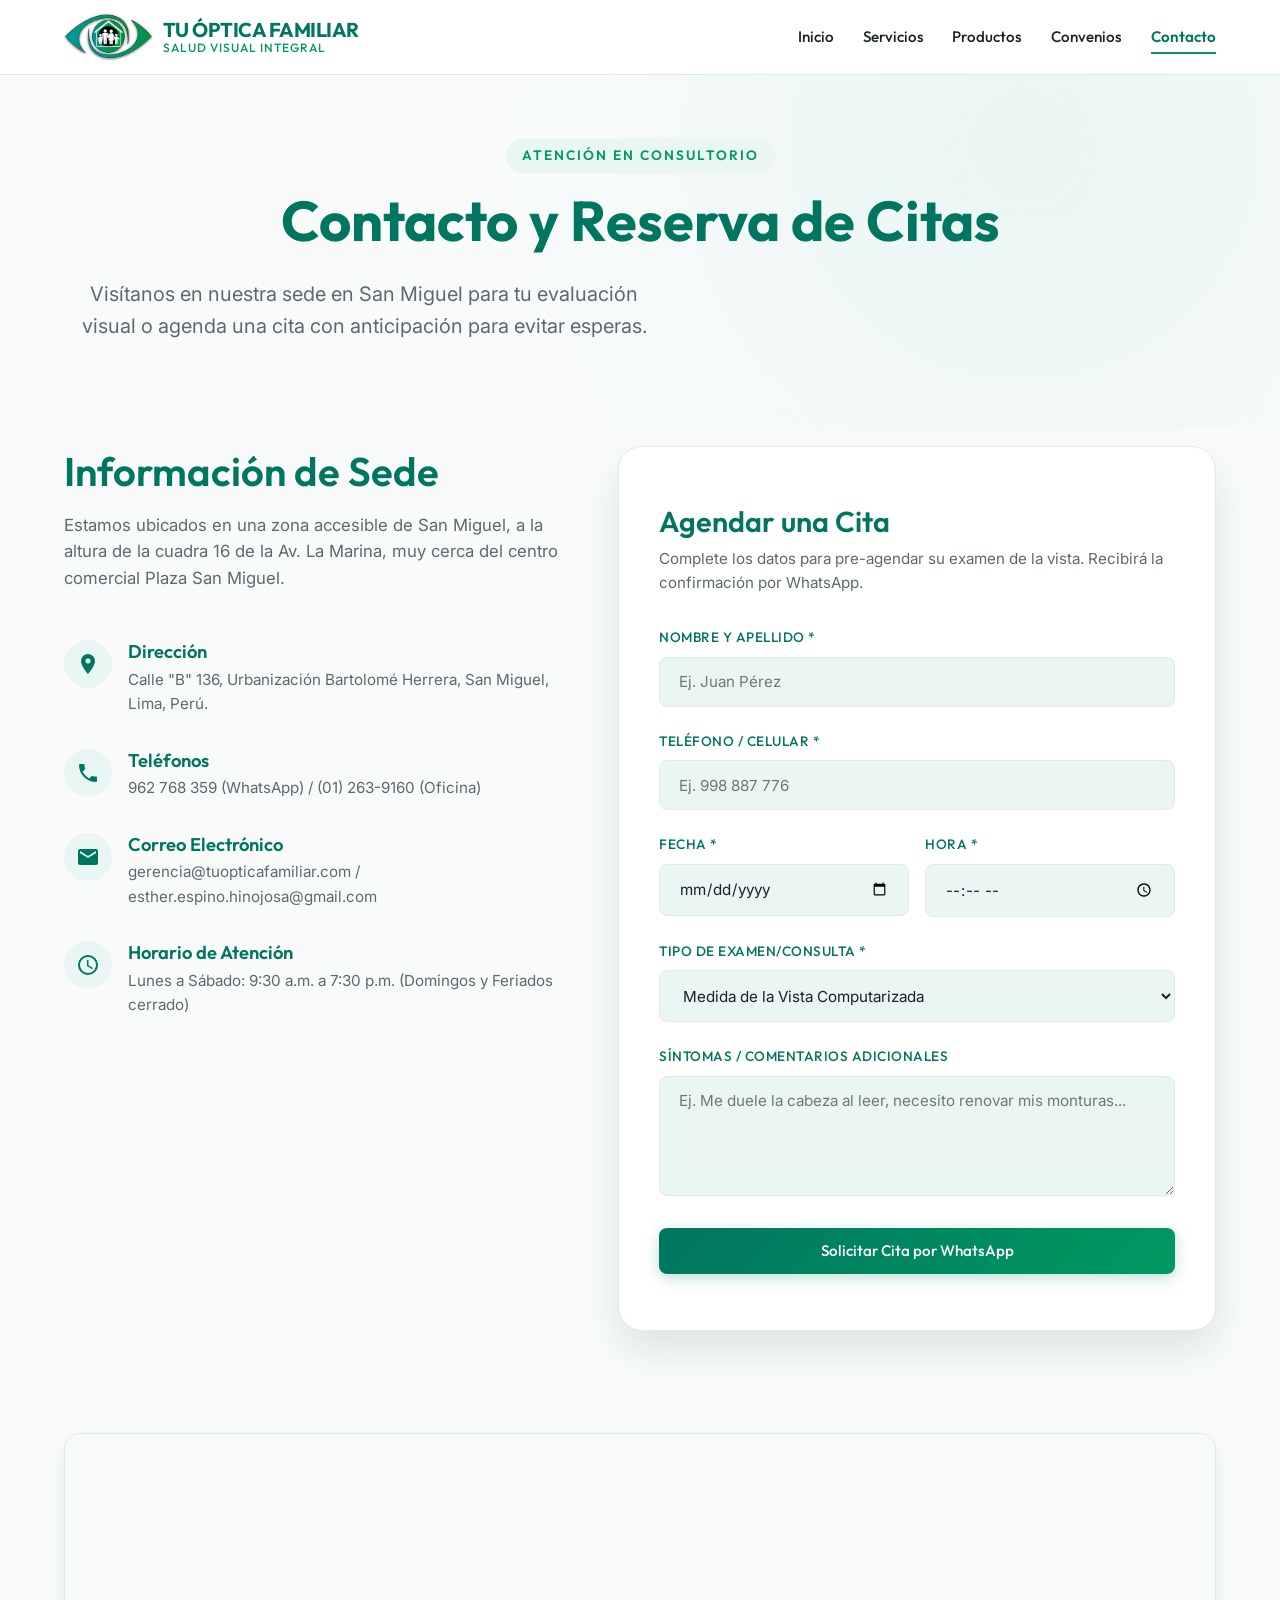
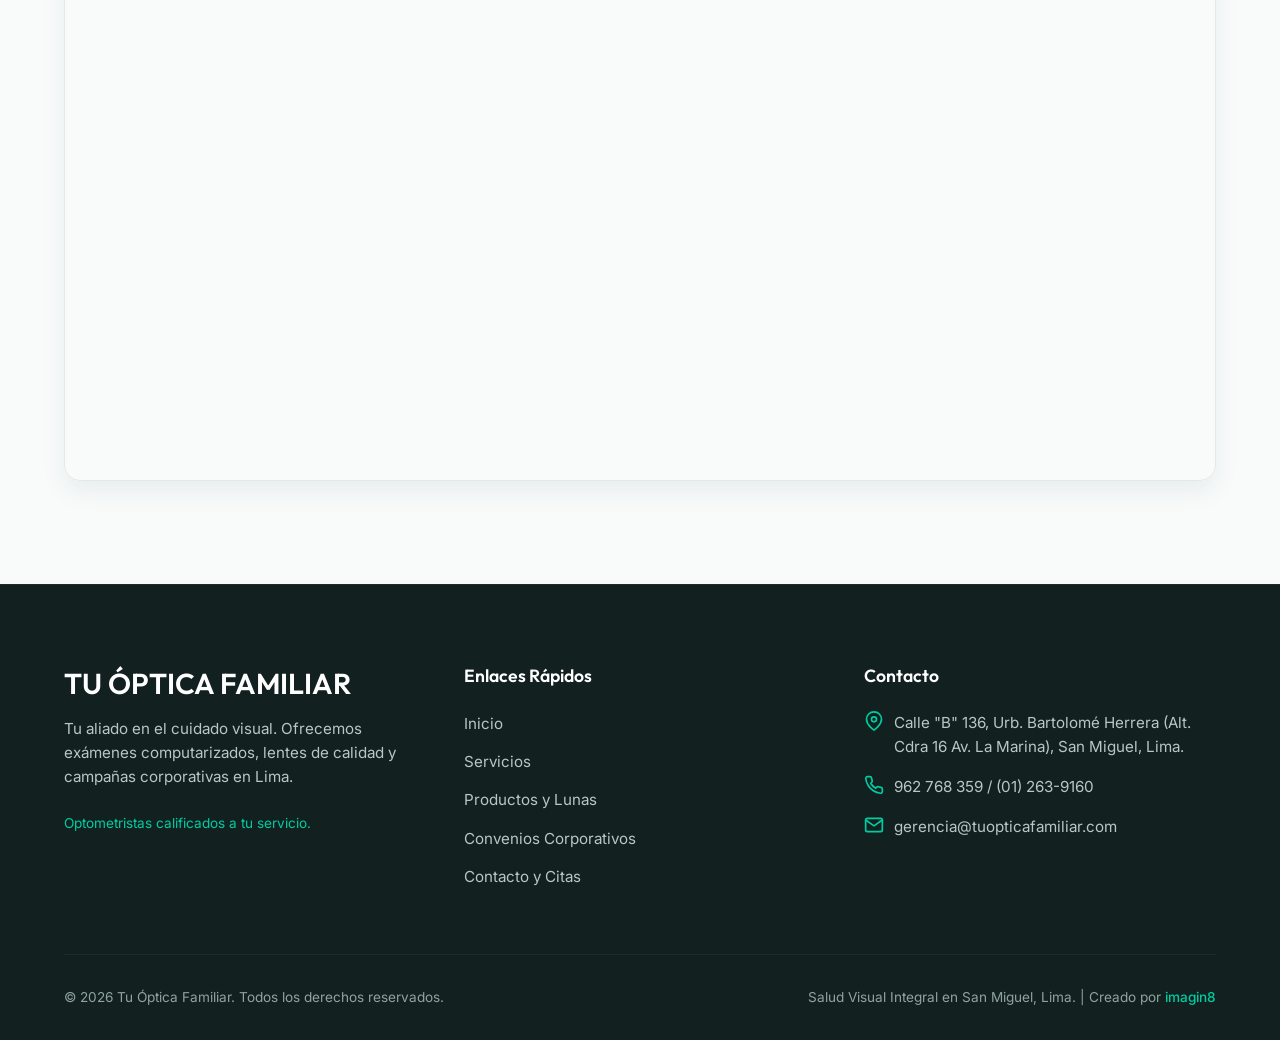
==== contacto.html @ 042a1e65 "Ajustar portada movil con foto rectangular y botones reubicados" ====
<!DOCTYPE html>
<html lang="es">
<head>
  <meta charset="UTF-8">
  <meta name="viewport" content="width=device-width, initial-scale=1.0">
  <title>Contacto y Citas - Tu Óptica Familiar</title>
  <meta name="description" content="Agenda tu examen de la vista en San Miguel, Lima. Dirección, horario, teléfono, WhatsApp y mapa de ubicación de Tu Óptica Familiar.">
  <link rel="stylesheet" href="style.css?v=20261010-7">
  <link rel="icon" href="logo-optica-familiar.jpg" type="image/jpeg">
</head>
<body>

  <div class="menu-backdrop"></div>

  <!-- Cabecera de Navegación -->
  <header class="header">
    <div class="container header-container">
      <a href="index.html" class="logo-link">
        <img src="logo-optica-familiar.jpg" alt="Tu Óptica Familiar Logo" class="logo-img">
        <div class="logo-text">
          TU ÓPTICA FAMILIAR
          <span>Salud Visual Integral</span>
        </div>
      </a>

      <!-- Menú Escritorio -->
      <nav class="nav">
        <ul class="nav-list">
          <li><a href="index.html" class="nav-link">Inicio</a></li>
          <li><a href="servicios.html" class="nav-link">Servicios</a></li>
          <li><a href="productos.html" class="nav-link">Productos</a></li>
          <li><a href="convenios.html" class="nav-link">Convenios</a></li>
          <li><a href="contacto.html" class="nav-link">Contacto</a></li>
        </ul>
      </nav>

      <!-- Botón de Hamburguesa Móvil -->
      <button class="burger-btn" aria-label="Abrir menú de navegación">
        <span></span>
        <span></span>
        <span></span>
      </button>
    </div>
  </header>

  <!-- Menú Móvil Lateral -->
  <div class="mobile-menu">
    <nav class="mobile-nav">
      <ul class="mobile-nav-list">
        <li><a href="index.html" class="mobile-nav-link">Inicio</a></li>
        <li><a href="servicios.html" class="mobile-nav-link">Servicios</a></li>
        <li><a href="productos.html" class="mobile-nav-link">Productos</a></li>
        <li><a href="convenios.html" class="mobile-nav-link">Convenios</a></li>
        <li><a href="contacto.html" class="mobile-nav-link">Contacto</a></li>
      </ul>
    </nav>
    <a href="contacto.html" class="btn btn-primary" style="margin-top: 2rem; width: 100%;">Agendar Cita</a>
  </div>

  <main>
    <!-- ==========================================
         Hero de Contacto
         ========================================== -->
    <section class="hero" style="padding: 4rem 0 3rem 0;">
      <div class="container text-center">
        <span class="hero-tagline">Atención en Consultorio</span>
        <h1>Contacto y Reserva de Citas</h1>
        <p class="hero-desc">
          Visítanos en nuestra sede en San Miguel para tu evaluación visual o agenda una cita con anticipación para evitar esperas.
        </p>
      </div>
    </section>

    <!-- ==========================================
         Formulario e Info de Contacto
         ========================================== -->
    <section class="section" style="padding-top: 1rem;">
      <div class="container contact-grid">
        
        <!-- Info de contacto y Ubicación -->
        <div>
          <h2>Información de Sede</h2>
          <p style="color: var(--text-muted); font-size: 1.05rem; margin-bottom: 3rem;">
            Estamos ubicados en una zona accesible de San Miguel, a la altura de la cuadra 16 de la Av. La Marina, muy cerca del centro comercial Plaza San Miguel.
          </p>

          <div class="contact-info-list">
            <!-- Dirección -->
            <div class="contact-item">
              <div class="contact-icon">
                <svg viewBox="0 0 24 24"><path fill="currentColor" d="M12,11.5A2.5,2.5 0 0,1 9.5,9A2.5,2.5 0 0,1 12,6.5A2.5,2.5 0 0,1 14.5,9A2.5,2.5 0 0,1 12,11.5M12,2A7,7 0 0,0 5,9C5,14.25 12,22 12,22C12,22 19,14.25 19,9A7,7 0 0,0 12,2Z"/></svg>
              </div>
              <div class="contact-text">
                <h4>Dirección</h4>
                <p>Calle "B" 136, Urbanización Bartolomé Herrera, San Miguel, Lima, Perú.</p>
              </div>
            </div>

            <!-- Teléfonos -->
            <div class="contact-item">
              <div class="contact-icon">
                <svg viewBox="0 0 24 24"><path fill="currentColor" d="M6.62,10.79C8.06,13.62 10.38,15.94 13.21,17.38L15.41,15.18C15.69,14.9 16.08,14.82 16.43,14.93C17.55,15.3 18.75,15.5 20,15.5A1,1 0 0,1 21,16.5V20A1,1 0 0,1 20,21A17,17 0 0,1 3,4A1,1 0 0,1 4,3H7.5A1,1 0 0,1 8.5,4C8.5,5.25 8.7,6.45 9.07,7.57C9.18,7.92 9.1,8.31 8.82,8.59L6.62,10.79Z"/></svg>
              </div>
              <div class="contact-text">
                <h4>Teléfonos</h4>
                <p>962 768 359 (WhatsApp) / (01) 263-9160 (Oficina)</p>
              </div>
            </div>

            <!-- Correo -->
            <div class="contact-item">
              <div class="contact-icon">
                <svg viewBox="0 0 24 24"><path fill="currentColor" d="M20,4H4C2.89,4 2,4.89 2,6V18A2,2 0 0,0 4,20H20A2,2 0 0,0 22,18V6C22,4.89 21.1,4 20,4M20,8L12,13L4,8V6L12,11L20,6V8Z"/></svg>
              </div>
              <div class="contact-text">
                <h4>Correo Electrónico</h4>
                <p>gerencia@tuopticafamiliar.com / esther.espino.hinojosa@gmail.com</p>
              </div>
            </div>

            <!-- Horario -->
            <div class="contact-item">
              <div class="contact-icon">
                <svg viewBox="0 0 24 24"><path fill="currentColor" d="M12,20A8,8 0 0,0 20,12A8,8 0 0,0 12,4A8,8 0 0,0 4,12A8,8 0 0,0 12,20M12,2A10,10 0 0,1 22,12A10,10 0 0,1 12,22A10,10 0 0,1 2,12A10,10 0 0,1 12,2M12.5,7V12.25L17,14.92L16.25,16.15L11,13V7H12.5Z"/></svg>
              </div>
              <div class="contact-text">
                <h4>Horario de Atención</h4>
                <p>Lunes a Sábado: 9:30 a.m. a 7:30 p.m. (Domingos y Feriados cerrado)</p>
              </div>
            </div>
          </div>
        </div>

        <!-- Formulario de Agendamiento de Citas -->
        <div class="form-card">
          <h3>Agendar una Cita</h3>
          <p>Complete los datos para pre-agendar su examen de la vista. Recibirá la confirmación por WhatsApp.</p>
          
          <form id="appointmentForm">
            <div class="form-group">
              <label for="name" class="form-label">Nombre y Apellido *</label>
              <input type="text" id="name" class="form-control" placeholder="Ej. Juan Pérez" required>
            </div>
            
            <div class="form-group">
              <label for="phone" class="form-label">Teléfono / Celular *</label>
              <input type="tel" id="phone" class="form-control" placeholder="Ej. 998 887 776" required>
            </div>

            <div class="form-group" style="display: grid; grid-template-columns: 1fr 1fr; gap: 1rem;">
              <div>
                <label for="date" class="form-label">Fecha *</label>
                <input type="date" id="date" class="form-control" required>
              </div>
              <div>
                <label for="time" class="form-label">Hora *</label>
                <input type="time" id="time" class="form-control" required>
              </div>
            </div>

            <div class="form-group">
              <label for="service" class="form-label">Tipo de Examen/Consulta *</label>
              <select id="service" class="form-control" required>
                <option value="Medida de la Vista Computarizada">Medida de la Vista Computarizada</option>
                <option value="Patologias">Descarte de Patologías (catarata, glaucoma y visión cromática)</option>
                <option value="Descarte de Catarata">Descarte de Catarata</option>
                <option value="Descarte de Glaucoma">Descarte de Glaucoma</option>
                <option value="Test de Visión Cromática">Test de Visión Cromática</option>
                <option value="Descarte de Estrabismo / Motilidad">Motilidad Ocular y Estrabismo</option>
                <option value="Descarte de Ambliopia">Descarte de Ambliopía (Ojo Vago)</option>
                <option value="Descarte de Pterigion">Descarte de Pterigión (Carnosidad)</option>
                <option value="Adaptación Lentes de Contacto">Contactología (Lentes de Contacto)</option>
              </select>
            </div>

            <div class="form-group">
              <label for="message" class="form-label">Síntomas / Comentarios adicionales</label>
              <textarea id="message" class="form-control" placeholder="Ej. Me duele la cabeza al leer, necesito renovar mis monturas..."></textarea>
            </div>

            <button type="submit" class="btn btn-primary" style="width: 100%;">Solicitar Cita por WhatsApp</button>
          </form>
        </div>
      </div>
    </section>

    <!-- Mapa Embebido -->
    <section class="section" style="padding-top: 0;">
      <div class="container">
        <div class="map-container">
          <!-- Google Maps Iframe para San Miguel, Calle B 136 -->
          <iframe 
            src="https://www.google.com/maps/embed?pb=!1m18!1m12!1m3!1d3901.4429983196924!2d-77.0851838847547!3d-12.081829991444158!2m3!1f0!2f0!3f0!3m2!1i1024!2i768!4f13.1!3m3!1m2!1s0x9105c96b7978d33d%3A0xb3ba56372bf9e02!2sCalle%20B%20136%2C%20San%20Miguel%2015088!5e0!3m2!1ses!2spe!4v1687556942000!5m2!1ses!2spe" 
            allowfullscreen="" 
            loading="lazy" 
            referrerpolicy="no-referrer-when-downgrade">
          </iframe>
        </div>
      </div>
    </section>
  </main>

  <!-- Footer -->
  <footer class="footer">
    <div class="container footer-grid">
      <div class="footer-brand">
        <h3>TU ÓPTICA FAMILIAR</h3>
        <p>Tu aliado en el cuidado visual. Ofrecemos exámenes computarizados, lentes de calidad y campañas corporativas en Lima.</p>
        <p style="font-size: 0.85rem; color: var(--accent);">Optometristas calificados a tu servicio.</p>
      </div>

      <div class="footer-links">
        <h4>Enlaces Rápidos</h4>
        <ul class="footer-links-list">
          <li><a href="index.html">Inicio</a></li>
          <li><a href="servicios.html">Servicios</a></li>
          <li><a href="productos.html">Productos y Lunas</a></li>
          <li><a href="convenios.html">Convenios Corporativos</a></li>
          <li><a href="contacto.html">Contacto y Citas</a></li>
        </ul>
      </div>

      <div class="footer-contact">
        <h4>Contacto</h4>
        <ul class="footer-contact-list">
          <li>
            <svg viewBox="0 0 24 24" fill="none" stroke="currentColor" stroke-width="2" stroke-linecap="round" stroke-linejoin="round"><path d="M21 10c0 7-9 13-9 13s-9-6-9-13a9 9 0 0 1 18 0z"></path><circle cx="12" cy="10" r="3"></circle></svg>
            <span>Calle "B" 136, Urb. Bartolomé Herrera (Alt. Cdra 16 Av. La Marina), San Miguel, Lima.</span>
          </li>
          <li>
            <svg viewBox="0 0 24 24" fill="none" stroke="currentColor" stroke-width="2" stroke-linecap="round" stroke-linejoin="round"><path d="M22 16.92v3a2 2 0 0 1-2.18 2 19.79 19.79 0 0 1-8.63-3.07 19.5 19.5 0 0 1-6-6 19.79 19.79 0 0 1-3.07-8.67A2 2 0 0 1 4.11 2h3a2 2 0 0 1 2 1.72 12.84 12.84 0 0 0 .7 2.81 2 2 0 0 1-.45 2.11L8.09 9.91a16 16 0 0 0 6 6l1.27-1.27a2 2 0 0 1 2.11-.45 12.84 12.84 0 0 0 2.81.7A2 2 0 0 1 22 16.92z"></path></svg>
            <span>962 768 359 / (01) 263-9160</span>
          </li>
          <li>
            <svg viewBox="0 0 24 24" fill="none" stroke="currentColor" stroke-width="2" stroke-linecap="round" stroke-linejoin="round"><path d="M4 4h16c1.1 0 2 .9 2 2v12c0 1.1-.9 2-2 2H4c-1.1 0-2-.9-2-2V6c0-1.1.9-2 2-2z"></path><polyline points="22,6 12,13 2,6"></polyline></svg>
            <span>gerencia@tuopticafamiliar.com</span>
          </li>
        </ul>
      </div>
    </div>

    <div class="container footer-bottom">
      <p>&copy; 2026 Tu Óptica Familiar. Todos los derechos reservados.</p>
      <p>Salud Visual Integral en San Miguel, Lima. | Creado por <a href="https://imagin8.net.pe" target="_blank" rel="noopener" style="color: var(--accent); font-weight: 500;">imagin8</a></p>
    </div>
  </footer>

  <!-- Helper Script to parse service from URL -->
  <script>
    document.addEventListener('DOMContentLoaded', () => {
      const urlParams = new URLSearchParams(window.location.search);
      const serviceParam = urlParams.get('service');
      if (serviceParam) {
        const select = document.getElementById('service');
        if (select) {
          // Match simple parts
          for (let option of select.options) {
            if (option.value.toLowerCase().includes(serviceParam.toLowerCase())) {
              select.value = option.value;
              break;
            }
          }
        }
      }
    });
  </script>

  <script src="main.js?v=20261010-7"></script>
</body>
</html>
---- style.css ----
@import url('https://fonts.googleapis.com/css2?family=Inter:wght@300;400;500;600&family=Outfit:wght@300;400;500;600;700&display=swap');

/* ==========================================================================
   Variables y Sistema de Diseño (Design Tokens)
   ========================================================================== */
:root {
  /* Paleta de Colores (Basada en el Logo Teal/Verde) */
  --primary-hue: 169;
  --primary: hsl(var(--primary-hue), 100%, 23%);          /* Teal Oscuro Principal */
  --primary-light: hsl(var(--primary-hue), 100%, 30%);    /* Teal Claro */
  --primary-ultra-light: hsl(var(--primary-hue), 40%, 94%); /* Fondo Sutil */
  
  --secondary-hue: 158;
  --secondary: hsl(var(--secondary-hue), 100%, 30%);      /* Verde Secundario */
  --secondary-light: hsl(var(--secondary-hue), 100%, 38%);
  
  --accent-hue: 168;
  --accent: hsl(var(--accent-hue), 100%, 40%);            /* Menta Vibrante para CTAs */
  --accent-hover: hsl(var(--accent-hue), 100%, 34%);
  --accent-light: hsl(var(--accent-hue), 100%, 93%);
  
  /* Tonos Neutros */
  --text-dark: hsl(200, 20%, 12%);                        /* Texto Principal */
  --text-muted: hsl(200, 10%, 40%);                       /* Texto Secundario/Gris */
  --bg-light: hsl(180, 20%, 98%);                         /* Fondo General Claro */
  --bg-white: hsl(0, 0%, 100%);
  --bg-dark: hsl(170, 30%, 10%);                          /* Fondo Oscuro Corporativo */
  --border-color: hsl(180, 10%, 90%);
  
  /* Tipografía */
  --font-headings: 'Outfit', sans-serif;
  --font-body: 'Inter', sans-serif;
  
  /* Sombras y Efectos */
  --shadow-sm: 0 2px 4px rgba(0, 82, 69, 0.05);
  --shadow-md: 0 10px 25px rgba(0, 82, 69, 0.08);
  --shadow-lg: 0 20px 40px rgba(0, 82, 69, 0.12);
  --radius-sm: 8px;
  --radius-md: 16px;
  --radius-lg: 24px;
  --transition: all 0.3s cubic-bezier(0.4, 0, 0.2, 1);
  --container-width: 1200px;
}

/* ==========================================================================
   Reset de Estilos & Base
   ========================================================================== */
*, *::before, *::after {
  box-sizing: border-box;
  margin: 0;
  padding: 0;
}

html {
  scroll-behavior: smooth;
  font-size: 16px; /* Base 16px para accesibilidad */
  -webkit-text-size-adjust: 100%;
}

body {
  font-family: var(--font-body);
  background-color: var(--bg-light);
  color: var(--text-dark);
  line-height: 1.6;
  overflow-x: hidden;
}

/* Encabezados */
h1, h2, h3, h4, h5, h6 {
  font-family: var(--font-headings);
  font-weight: 600;
  line-height: 1.25;
  color: var(--primary);
}

h1 { font-size: clamp(2.2rem, 5vw, 3.5rem); font-weight: 700; }
h2 { font-size: clamp(1.8rem, 4vw, 2.5rem); margin-bottom: 1rem; position: relative; }
h3 { font-size: clamp(1.3rem, 3vw, 1.8rem); }
h4 { font-size: 1.15rem; }

a {
  color: inherit;
  text-decoration: none;
  transition: var(--transition);
}

img {
  max-width: 100%;
  height: auto;
  display: block;
}

button, input, textarea, select {
  font-family: inherit;
  font-size: inherit;
  border: none;
  outline: none;
}

/* ==========================================================================
   Componentes Comunes (Layout)
   ========================================================================== */
.container {
  width: 90%;
  max-width: var(--container-width);
  margin: 0 auto;
}

.section {
  padding: clamp(4rem, 8vw, 7rem) 0;
}

.section-dark {
  background-color: var(--bg-dark);
  color: var(--bg-light);
}

.section-dark h2, .section-dark h3 {
  color: var(--bg-white);
}

.text-center { text-align: center; }
.section-header {
  max-width: 650px;
  margin: 0 auto clamp(3rem, 6vw, 4.5rem) auto;
}
.section-header p {
  color: var(--text-muted);
  font-size: 1.1rem;
  margin-top: 0.5rem;
}
.section-dark .section-header p {
  color: hsl(170, 10%, 75%);
}

/* ==========================================================================
   Botones Premium
   ========================================================================== */
.btn {
  display: inline-flex;
  align-items: center;
  justify-content: center;
  gap: 8px;
  padding: 0.85rem 1.8rem;
  border-radius: var(--radius-sm);
  font-family: var(--font-headings);
  font-weight: 500;
  cursor: pointer;
  transition: var(--transition);
  font-size: 0.95rem;
  text-align: center;
}

.btn-primary {
  background: linear-gradient(135deg, var(--primary), var(--secondary));
  color: var(--bg-white);
  box-shadow: 0 4px 15px rgba(0, 130, 105, 0.25);
}

.btn-primary:hover {
  transform: translateY(-2px);
  box-shadow: 0 8px 20px rgba(0, 130, 105, 0.35);
  background: linear-gradient(135deg, var(--primary-light), var(--secondary-light));
}

.btn-accent {
  background-color: var(--accent);
  color: var(--bg-white);
  box-shadow: 0 4px 15px rgba(0, 199, 159, 0.25);
}

.btn-accent:hover {
  transform: translateY(-2px);
  background-color: var(--accent-hover);
  box-shadow: 0 8px 20px rgba(0, 199, 159, 0.35);
}

.btn-outline {
  border: 2px solid var(--primary);
  background-color: transparent;
  color: var(--primary);
}

.btn-outline:hover {
  background-color: var(--primary);
  color: var(--bg-white);
  transform: translateY(-2px);
}

.btn-outline-white {
  border: 2px solid var(--bg-white);
  background-color: transparent;
  color: var(--bg-white);
}

.btn-outline-white:hover {
  background-color: var(--bg-white);
  color: var(--primary);
  transform: translateY(-2px);
}

/* ==========================================================================
   Header & Navegación (Sticky Responsive)
   ========================================================================== */
.header {
  position: sticky;
  top: 0;
  z-index: 1000;
  background-color: rgba(255, 255, 255, 0.92);
  backdrop-filter: blur(10px);
  border-bottom: 1px solid var(--border-color);
  transition: var(--transition);
}

.header-container {
  display: flex;
  align-items: center;
  justify-content: space-between;
  padding: 0.8rem 0;
}

.logo-link {
  display: flex;
  align-items: center;
  gap: 10px;
}

.logo-img {
  height: 48px;
  width: auto;
  object-fit: contain;
}

.logo-text {
  font-family: var(--font-headings);
  font-weight: 700;
  font-size: 1.25rem;
  color: var(--primary);
  letter-spacing: -0.5px;
  line-height: 1.1;
}

.logo-text span {
  display: block;
  font-size: 0.75rem;
  font-weight: 500;
  color: var(--secondary);
  letter-spacing: 1px;
  text-transform: uppercase;
}

/* Menú de Escritorio */
.nav {
  display: none;
}

.nav-list {
  display: flex;
  list-style: none;
  gap: 1.8rem;
}

.nav-link {
  font-family: var(--font-headings);
  font-weight: 500;
  font-size: 0.95rem;
  color: var(--text-dark);
  position: relative;
  padding: 0.5rem 0;
}

.nav-link::after {
  content: '';
  position: absolute;
  bottom: 0;
  left: 0;
  width: 0;
  height: 2px;
  background-color: var(--secondary);
  transition: var(--transition);
}

.nav-link:hover {
  color: var(--secondary);
}

.nav-link:hover::after,
.nav-link.active::after {
  width: 100%;
}

.nav-link.active {
  color: var(--primary);
  font-weight: 600;
}

/* Botón Hamburguesa */
.burger-btn {
  background: transparent;
  cursor: pointer;
  display: flex;
  flex-direction: column;
  justify-content: space-between;
  width: 26px;
  height: 18px;
  z-index: 1001;
}

.burger-btn span {
  display: block;
  width: 100%;
  height: 2.5px;
  background-color: var(--primary);
  border-radius: 2px;
  transition: var(--transition);
}

/* Menú Móvil Overlay */
.mobile-menu {
  position: fixed;
  top: 0;
  right: -100%;
  width: 80%;
  max-width: 320px;
  height: 100vh;
  background-color: var(--bg-white);
  box-shadow: -10px 0 30px rgba(0, 0, 0, 0.1);
  z-index: 999;
  display: flex;
  flex-direction: column;
  padding: 6rem 2rem 2rem 2rem;
  transition: 0.4s cubic-bezier(0.4, 0, 0.2, 1);
}

.mobile-menu.open {
  right: 0;
}

.mobile-nav-list {
  list-style: none;
  display: flex;
  flex-direction: column;
  gap: 1.8rem;
}

.mobile-nav-link {
  font-family: var(--font-headings);
  font-size: 1.25rem;
  font-weight: 500;
  color: var(--text-dark);
  display: block;
}

.mobile-nav-link:hover,
.mobile-nav-link.active {
  color: var(--primary);
  padding-left: 10px;
  border-left: 3px solid var(--secondary);
}

.burger-btn.open span:nth-child(1) {
  transform: translateY(8px) rotate(45deg);
}
.burger-btn.open span:nth-child(2) {
  opacity: 0;
}
.burger-btn.open span:nth-child(3) {
  transform: translateY(-8px) rotate(-45deg);
}

/* Menú Overlay de Fondo */
.menu-backdrop {
  position: fixed;
  top: 0;
  left: 0;
  width: 100vw;
  height: 100vh;
  background-color: rgba(0, 82, 69, 0.3);
  backdrop-filter: blur(4px);
  z-index: 998;
  opacity: 0;
  pointer-events: none;
  transition: var(--transition);
}

.menu-backdrop.open {
  opacity: 1;
  pointer-events: auto;
}

/* ==========================================================================
   Hero Section (index.html)
   ========================================================================== */
.hero {
  padding: clamp(3rem, 10vw, 6rem) 0 clamp(4rem, 12vw, 8rem) 0;
  position: relative;
  background: radial-gradient(circle at 80% 20%, var(--primary-ultra-light) 0%, transparent 50%);
}

.hero-grid {
  display: grid;
  grid-template-columns: 1fr;
  gap: 3rem;
  align-items: center;
}

.hero-content {
  text-align: center;
}

.hero-tagline {
  font-family: var(--font-headings);
  font-weight: 600;
  font-size: 0.85rem;
  text-transform: uppercase;
  letter-spacing: 2px;
  color: var(--secondary);
  margin-bottom: 1rem;
  display: inline-block;
  background-color: var(--primary-ultra-light);
  padding: 0.4rem 1rem;
  border-radius: 50px;
}

.hero h1 {
  margin-bottom: 1.5rem;
  color: var(--primary);
  line-height: 1.15;
}

.hero-desc {
  font-size: clamp(1rem, 2vw, 1.25rem);
  color: var(--text-muted);
  margin-bottom: 2.5rem;
  max-width: 600px;
  margin-left: auto;
  margin-right: auto;
}

.hero-actions {
  display: flex;
  flex-direction: column;
  gap: 1rem;
  justify-content: center;
}

.hero-img-container {
  position: relative;
  display: flex;
  justify-content: center;
}

.hero-img-wrapper {
  position: relative;
  border-radius: var(--radius-lg);
  overflow: hidden;
  box-shadow: var(--shadow-lg);
  max-width: 500px;
  width: 100%;
}

.hero-badge {
  position: absolute;
  bottom: 20px;
  left: 20px;
  background-color: var(--bg-white);
  padding: 1rem 1.5rem;
  border-radius: var(--radius-md);
  box-shadow: var(--shadow-md);
  display: flex;
  align-items: center;
  gap: 12px;
  z-index: 10;
}

.hero-badge-number {
  font-family: var(--font-headings);
  font-size: 2rem;
  font-weight: 700;
  color: var(--primary);
  line-height: 1;
}

.hero-badge-text {
  font-size: 0.75rem;
  font-weight: 600;
  text-transform: uppercase;
  letter-spacing: 0.5px;
  color: var(--text-muted);
  line-height: 1.2;
}

/* ==========================================================================
   Sección Servicios (Home / servicios.html)
   ========================================================================== */
.services-grid {
  display: grid;
  grid-template-columns: 1fr;
  gap: 2rem;
}

.service-card {
  background-color: var(--bg-white);
  border-radius: var(--radius-md);
  padding: 2.5rem 2rem;
  box-shadow: var(--shadow-sm);
  border: 1px solid var(--border-color);
  transition: var(--transition);
  display: flex;
  flex-direction: column;
}

.service-card:hover {
  transform: translateY(-5px);
  box-shadow: var(--shadow-md);
  border-color: var(--primary-ultra-light);
}

.service-icon-box {
  width: 60px;
  height: 60px;
  border-radius: var(--radius-sm);
  background-color: var(--primary-ultra-light);
  color: var(--primary);
  display: flex;
  align-items: center;
  justify-content: center;
  margin-bottom: 1.5rem;
  transition: var(--transition);
}

.service-icon-box svg {
  width: 32px;
  height: 32px;
  fill: currentColor;
}

.service-card:hover .service-icon-box {
  background-color: var(--primary);
  color: var(--bg-white);
}

.service-card h3 {
  margin-bottom: 1rem;
}

.service-card p {
  color: var(--text-muted);
  font-size: 0.95rem;
  margin-bottom: 1.5rem;
  flex-grow: 1;
}

.service-link {
  font-family: var(--font-headings);
  font-weight: 600;
  font-size: 0.9rem;
  color: var(--secondary);
  display: inline-flex;
  align-items: center;
  gap: 6px;
}

.service-link:hover {
  color: var(--primary);
}

/* ==========================================================================
   Sección Convenios (Home / convenios.html)
   ========================================================================== */
.corporate-section {
  position: relative;
  overflow: hidden;
}

.corporate-grid {
  display: grid;
  grid-template-columns: 1fr;
  gap: 3.5rem;
  align-items: center;
}

.corporate-content h2 {
  margin-bottom: 1.5rem;
}

.corporate-list {
  list-style: none;
  margin: 2rem 0;
  display: flex;
  flex-direction: column;
  gap: 1rem;
}

.corporate-list li {
  display: flex;
  align-items: flex-start;
  gap: 12px;
  font-size: 1.05rem;
}

.corporate-list li svg {
  width: 24px;
  height: 24px;
  color: var(--accent);
  flex-shrink: 0;
  margin-top: 2px;
}

/* Formularios de Convenio / Contacto */
.form-card {
  background-color: var(--bg-white);
  border-radius: var(--radius-lg);
  padding: clamp(2rem, 5vw, 3.5rem) clamp(1.5rem, 4vw, 2.5rem);
  box-shadow: var(--shadow-lg);
  border: 1px solid var(--border-color);
  color: var(--text-dark);
}

.form-card h3 {
  margin-bottom: 0.5rem;
}

.form-card p {
  color: var(--text-muted);
  margin-bottom: 2rem;
  font-size: 0.95rem;
}

.form-group {
  margin-bottom: 1.5rem;
}

.form-label {
  display: block;
  font-family: var(--font-headings);
  font-weight: 500;
  font-size: 0.85rem;
  text-transform: uppercase;
  letter-spacing: 0.5px;
  margin-bottom: 0.5rem;
  color: var(--primary);
}

.form-control {
  width: 100%;
  padding: 0.9rem 1.2rem;
  border-radius: var(--radius-sm);
  border: 1px solid var(--border-color);
  background-color: var(--primary-ultra-light);
  color: var(--text-dark);
  font-size: 0.95rem;
  transition: var(--transition);
}

.form-control:focus {
  border-color: var(--primary);
  background-color: var(--bg-white);
  box-shadow: 0 0 0 3px rgba(0, 130, 105, 0.1);
}

textarea.form-control {
  resize: vertical;
  min-height: 120px;
}

/* ==========================================================================
   Sección Productos y Tecnologías (productos.html)
   ========================================================================== */
.products-grid {
  display: grid;
  grid-template-columns: 1fr;
  gap: 2.5rem;
  margin-bottom: 4rem;
}

.product-card {
  background-color: var(--bg-white);
  border-radius: var(--radius-md);
  overflow: hidden;
  box-shadow: var(--shadow-sm);
  border: 1px solid var(--border-color);
  transition: var(--transition);
  display: flex;
  flex-direction: column;
}

.product-card:hover {
  transform: translateY(-5px);
  box-shadow: var(--shadow-md);
}

.product-img-wrapper {
  position: relative;
  aspect-ratio: 16 / 10;
  overflow: hidden;
  background-color: var(--primary-ultra-light);
}

.product-img-wrapper img {
  width: 100%;
  height: 100%;
  object-fit: cover;
  transition: var(--transition);
}

.product-card:hover .product-img-wrapper img {
  transform: scale(1.05);
}

.product-info {
  padding: 2rem;
  display: flex;
  flex-direction: column;
  flex-grow: 1;
}

.product-info h3 {
  margin-bottom: 0.8rem;
}

.product-info p {
  color: var(--text-muted);
  font-size: 0.95rem;
  margin-bottom: 1.5rem;
  flex-grow: 1;
}

/* Tecnologías de Lunas */
.tech-grid {
  display: grid;
  grid-template-columns: 1fr;
  gap: 2.5rem;
}

.tech-card {
  background-color: var(--bg-white);
  border-radius: var(--radius-md);
  padding: 2.5rem 2rem;
  box-shadow: var(--shadow-sm);
  border-left: 4px solid var(--primary);
  transition: var(--transition);
}

.tech-card:hover {
  transform: translateX(5px);
  box-shadow: var(--shadow-md);
}

.tech-card h3 {
  margin-bottom: 0.8rem;
}

.tech-card p {
  color: var(--text-muted);
  font-size: 0.95rem;
}

/* ==========================================================================
   Sección Contacto (contacto.html)
   ========================================================================== */
.contact-grid {
  display: grid;
  grid-template-columns: 1fr;
  gap: 3.5rem;
}

.contact-info-list {
  display: flex;
  flex-direction: column;
  gap: 2rem;
  margin-bottom: 3rem;
}

.contact-item {
  display: flex;
  align-items: flex-start;
  gap: 16px;
}

.contact-icon {
  width: 48px;
  height: 48px;
  border-radius: 50%;
  background-color: var(--primary-ultra-light);
  color: var(--primary);
  display: flex;
  align-items: center;
  justify-content: center;
  flex-shrink: 0;
}

.contact-icon svg {
  width: 24px;
  height: 24px;
  fill: currentColor;
}

.contact-text h4 {
  margin-bottom: 0.3rem;
}

.contact-text p {
  color: var(--text-muted);
  font-size: 0.95rem;
}

.map-container {
  border-radius: var(--radius-md);
  overflow: hidden;
  box-shadow: var(--shadow-md);
  border: 1px solid var(--border-color);
  aspect-ratio: 16 / 9;
}

.map-container iframe {
  width: 100%;
  height: 100%;
  border: none;
}

/* ==========================================================================
   Footer
   ========================================================================== */
.footer {
  background-color: var(--bg-dark);
  color: var(--bg-light);
  padding: 5rem 0 2rem 0;
  border-top: 1px solid rgba(255, 255, 255, 0.05);
}

.footer-grid {
  display: grid;
  grid-template-columns: 1fr;
  gap: 3rem;
  margin-bottom: 4rem;
}

.footer-brand h3 {
  color: var(--bg-white);
  margin-bottom: 1rem;
}

.footer-brand p {
  color: hsl(170, 10%, 75%);
  font-size: 0.95rem;
  margin-bottom: 1.5rem;
}

.footer-links h4, .footer-contact h4 {
  color: var(--bg-white);
  margin-bottom: 1.5rem;
  font-size: 1.1rem;
}

.footer-links-list {
  list-style: none;
  display: flex;
  flex-direction: column;
  gap: 0.8rem;
}

.footer-links-list a {
  color: hsl(170, 10%, 75%);
  font-size: 0.95rem;
}

.footer-links-list a:hover {
  color: var(--accent);
  padding-left: 5px;
}

.footer-contact-list {
  list-style: none;
  display: flex;
  flex-direction: column;
  gap: 1rem;
}

.footer-contact-list li {
  display: flex;
  align-items: flex-start;
  gap: 10px;
  font-size: 0.95rem;
  color: hsl(170, 10%, 75%);
}

.footer-contact-list svg {
  width: 20px;
  height: 20px;
  color: var(--accent);
  flex-shrink: 0;
}

.footer-bottom {
  border-top: 1px solid rgba(255, 255, 255, 0.05);
  padding-top: 2rem;
  display: flex;
  flex-direction: column;
  align-items: center;
  gap: 1rem;
  text-align: center;
  font-size: 0.85rem;
  color: hsl(170, 10%, 60%);
}

/* ==========================================================================
   Media Queries (Responsive Layouts)
   ========================================================================== */

/* Tablets (768px y superior) */
@media (min-width: 768px) {
  .hero-grid {
    grid-template-columns: 1.2fr 0.8fr;
    gap: 2rem;
  }
  
  .hero-content {
    text-align: left;
  }
  
  .hero-desc {
    margin-left: 0;
  }
  
  .hero-actions {
    flex-direction: row;
    justify-content: flex-start;
  }
  
  .services-grid {
    grid-template-columns: repeat(2, 1fr);
  }
  
  .corporate-grid {
    grid-template-columns: repeat(2, 1fr);
  }
  
  .products-grid {
    grid-template-columns: repeat(3, 1fr);
  }
  
  .tech-grid {
    grid-template-columns: repeat(2, 1fr);
  }
  
  .contact-grid {
    grid-template-columns: 1fr 1.2fr;
  }
  
  .footer-grid {
    grid-template-columns: repeat(3, 1fr);
  }
  
  .footer-bottom {
    flex-direction: row;
    justify-content: space-between;
    text-align: left;
  }
}

/* Escritorio (1024px y superior) */
@media (min-width: 1024px) {
  .nav {
    display: block;
  }
  
  .burger-btn {
    display: none;
  }
  
  .mobile-menu {
    display: none;
  }
  
  .services-grid {
    grid-template-columns: repeat(3, 1fr);
  }
  
  .services-grid .service-card:nth-child(4),
  .services-grid .service-card:nth-child(5) {
    grid-column: span 1;
  }
  
  /* Layout centrado para servicios si quedan sueltos */
  .services-layout-center {
    display: flex;
    justify-content: center;
    grid-column: span 3;
    gap: 2rem;
    flex-wrap: wrap;
  }
  
  .services-layout-center .service-card {
    width: calc(33.333% - 1.34rem);
  }
}

/* Carrusel de marcas debajo del menú principal */
.hero-title-mobile, .hero-reserve-mobile { display: none; }
@media (max-width: 767px) {
  .hero--home .hero-content { display: contents; }
  .hero--home .hero-grid { gap: 1.5rem; text-align: center; }
  .hero--home .hero-tagline { order: 0; justify-self: center; margin-bottom: 0; }
  .hero--home h1 { order: 1; margin-bottom: 0; }
  .hero--home .hero-desc { order: 2; margin-bottom: 0; }
  .hero--home .hero-img-container { order: 3; }
  .hero--home .hero-actions { order: 4; }
  .hero--home .hero-title-desktop, .hero--home .hero-badge,
  .hero--home .hero-actions > .btn-primary { display: none; }
  .hero--home .hero-title-mobile { display: inline; }
  .hero--home .hero-img-wrapper { aspect-ratio: 4 / 3; }
  .hero--home .hero-img-wrapper > img { width: 100%; height: 100%; object-fit: cover; object-position: center 35%; }
  .hero--home .hero-reserve-mobile {
    display: flex; position: absolute; bottom: 1rem; left: 50%;
    transform: translateX(-50%); width: calc(100% - 2rem); max-width: 280px;
    z-index: 10;
  }
  .hero--home .hero-reserve-mobile:hover { transform: translateX(-50%) translateY(-2px); }
}

/* Carrusel de marcas debajo del menú principal */
.brand-carousel {
  background: var(--bg-white);
  border-bottom: 1px solid var(--border-color);
  padding: calc(0.69rem - 0.2px) 0;
}
.brand-carousel-layout { display: flex; align-items: center; gap: 1rem; }
.brand-carousel-viewport { overflow: hidden; flex: 1; min-width: 0; }
.brand-carousel-track { display: flex; width: max-content; animation: brand-scroll 36s linear infinite; }
.brand-carousel-group {
  display: flex; flex-direction: row; flex-wrap: nowrap; align-items: center; gap: 3rem; padding-right: 3rem;
  list-style: none; flex-shrink: 0;
}
.brand-carousel-item {
  display: flex; align-items: center; justify-content: center;
  width: 160px; height: 43.2px; flex-shrink: 0;
}
.brand-carousel-item img { width: 96px; height: 38.4px; object-fit: contain; }
.brand-carousel-item--dark img { background: #171717; border-radius: 4.8px; height: 100%; object-fit: cover; }
@keyframes brand-scroll { to { transform: translateX(-50%); } }
#patologias, .service-card { scroll-margin-top: 6rem; }
@media (min-width: 768px) {
  .services-grid--overview { grid-template-columns: repeat(2, 1fr); }
  .products-grid--overview { grid-template-columns: repeat(2, minmax(0, 1fr)); }
}
@media (min-width: 1024px) {
  .products-grid--overview { grid-template-columns: repeat(4, minmax(0, 1fr)); gap: 1.5rem; }
  .products-grid--overview .product-info { padding: 1.5rem; }
}
@media (max-width: 767px) {
  .brand-carousel { padding: 0.4375rem 0; }
  .brand-carousel-layout { gap: 0.5rem; }
  .brand-carousel-group { gap: 0.75rem; padding-right: 0.75rem; }
  .brand-carousel-item { width: 80px; height: 36px; }
  .brand-carousel-item img { width: 76.8px; height: 31.2px; }
  .brand-carousel-item--dark img { height: 100%; }
}
@media (prefers-reduced-motion: reduce) {
  .brand-carousel-viewport { overflow-x: auto; }
  .brand-carousel-track { animation: none; }
  .brand-carousel-group { padding-right: 0; }
  .brand-carousel-group[aria-hidden="true"] { display: none; }
}
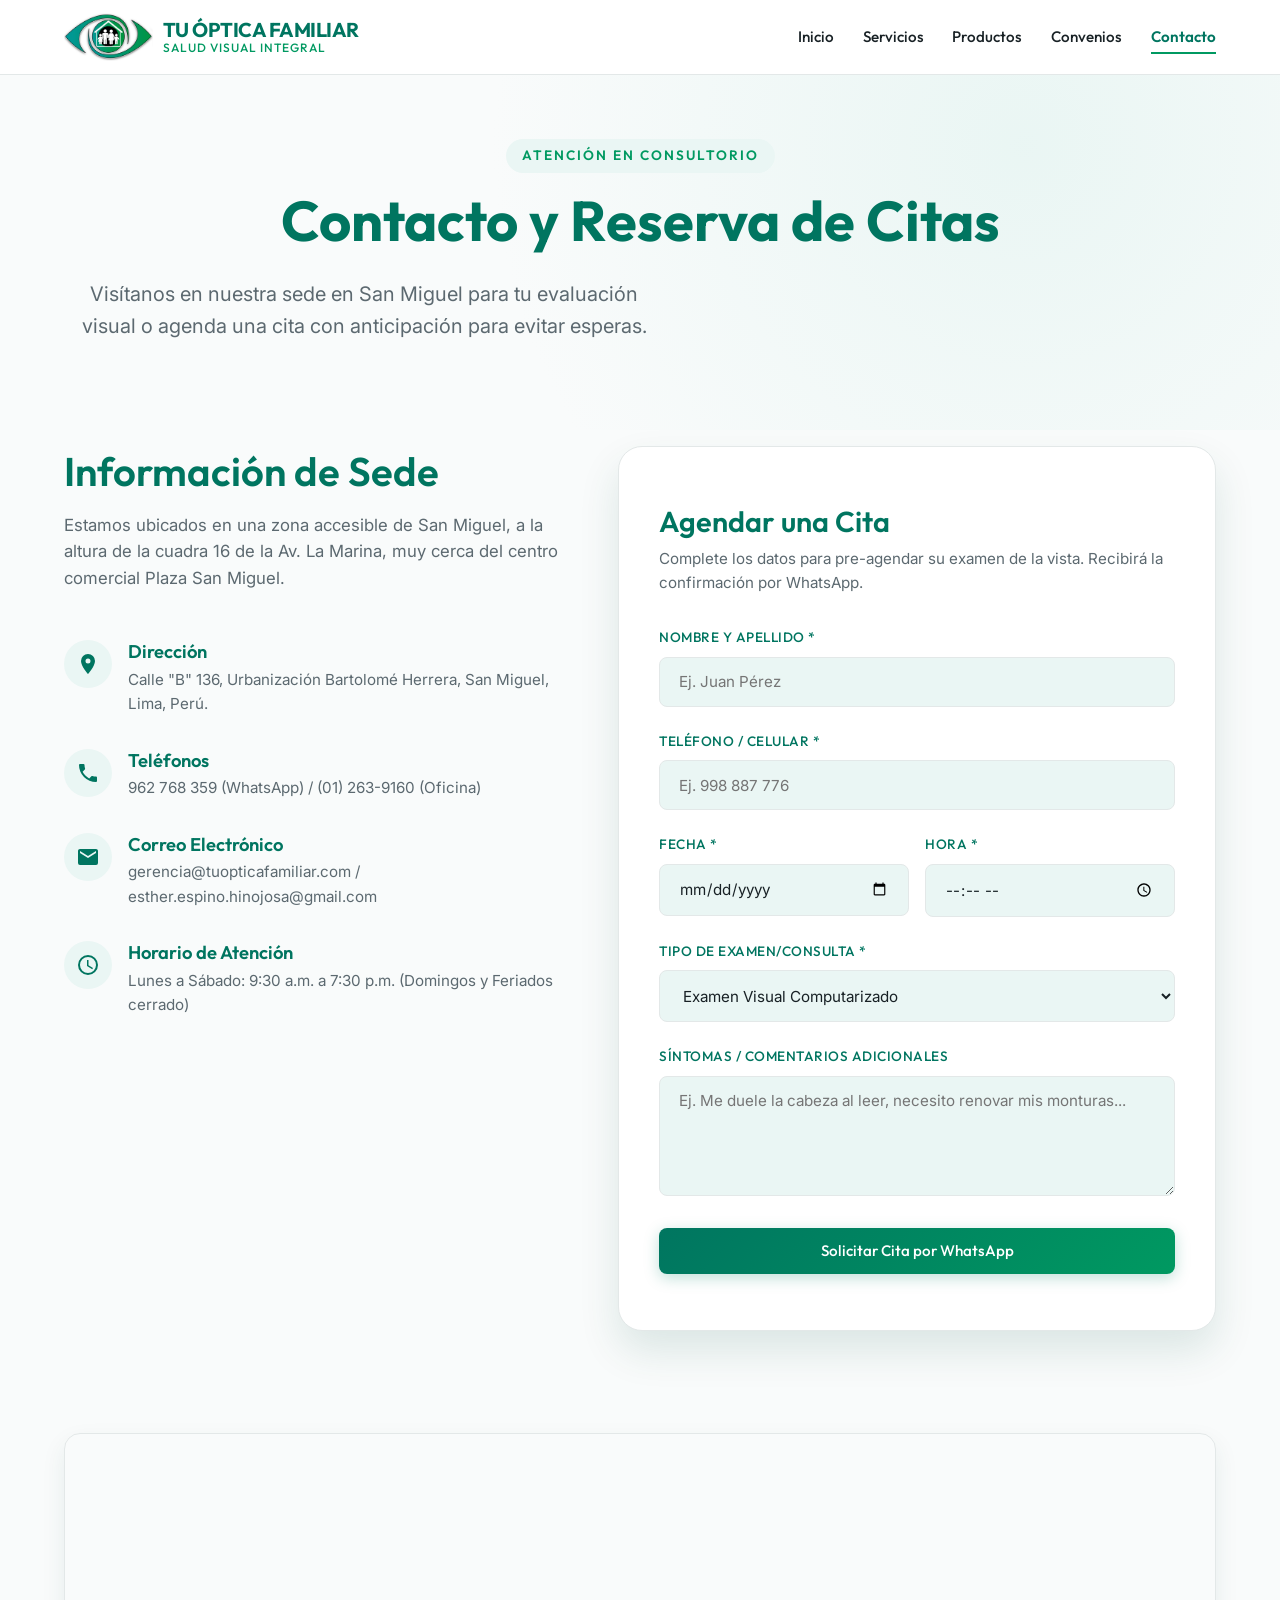
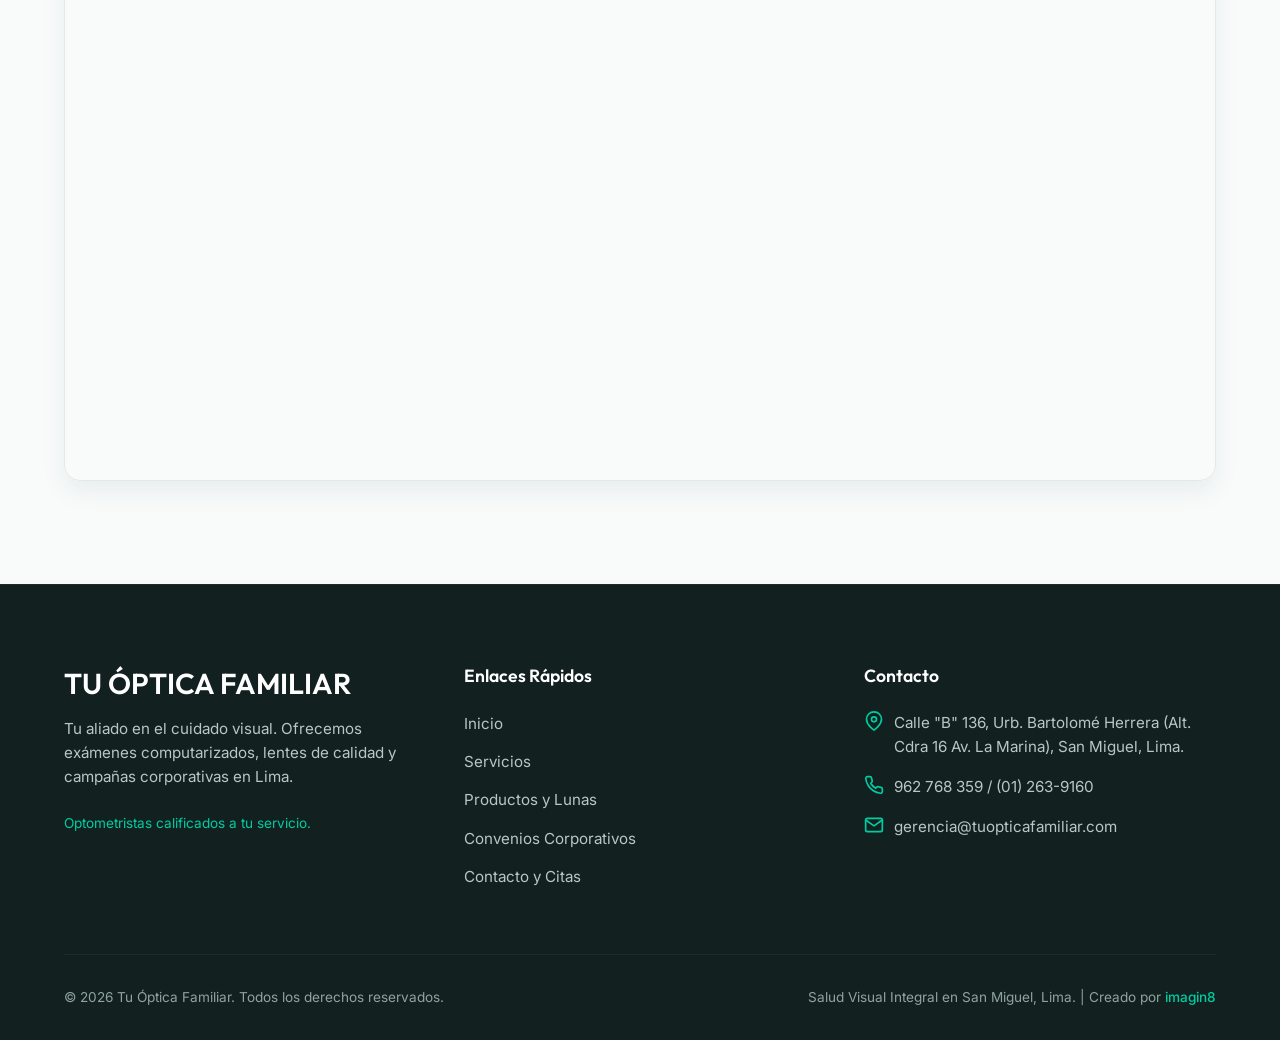
==== commit 32087053: "Separar Oftalmologia y Optometria con seis servicios y citas" ====
--- a/contacto.html
+++ b/contacto.html
@@ -5,7 +5,7 @@
   <meta name="viewport" content="width=device-width, initial-scale=1.0">
   <title>Contacto y Citas - Tu Óptica Familiar</title>
   <meta name="description" content="Agenda tu examen de la vista en San Miguel, Lima. Dirección, horario, teléfono, WhatsApp y mapa de ubicación de Tu Óptica Familiar.">
-  <link rel="stylesheet" href="style.css?v=20261010-7">
+  <link rel="stylesheet" href="style.css?v=20261028-3">
   <link rel="icon" href="logo-optica-familiar.jpg" type="image/jpeg">
 </head>
 <body>
@@ -161,7 +161,15 @@
             <div class="form-group">
               <label for="service" class="form-label">Tipo de Examen/Consulta *</label>
               <select id="service" class="form-control" required>
-                <option value="Medida de la Vista Computarizada">Medida de la Vista Computarizada</option>
+                <optgroup label="Optometría">
+                  <option value="Examen Visual Computarizado">Examen Visual Computarizado</option>
+                  <option value="Medida de la Vista Computarizada">Medición de la Vista</option>
+                  <option value="Prescripción de Lentes">Prescripción de Lentes</option>
+                  <option value="Adaptación de Lentes de Contacto">Adaptación de Lentes de Contacto</option>
+                  <option value="Evaluación de la Visión Binocular">Evaluación de la Visión Binocular</option>
+                  <option value="Control de Seguimiento Visual">Control de Seguimiento Visual</option>
+                </optgroup>
+                <optgroup label="Oftalmología">
                 <option value="Patologias">Descarte de Patologías (catarata, glaucoma y visión cromática)</option>
                 <option value="Descarte de Catarata">Descarte de Catarata</option>
                 <option value="Descarte de Glaucoma">Descarte de Glaucoma</option>
@@ -169,7 +177,7 @@
                 <option value="Descarte de Estrabismo / Motilidad">Motilidad Ocular y Estrabismo</option>
                 <option value="Descarte de Ambliopia">Descarte de Ambliopía (Ojo Vago)</option>
                 <option value="Descarte de Pterigion">Descarte de Pterigión (Carnosidad)</option>
-                <option value="Adaptación Lentes de Contacto">Contactología (Lentes de Contacto)</option>
+                </optgroup>
               </select>
             </div>
 
@@ -249,7 +257,9 @@
   <script>
     document.addEventListener('DOMContentLoaded', () => {
       const urlParams = new URLSearchParams(window.location.search);
-      const serviceParam = urlParams.get('service');
+      const requestedService = urlParams.get('service');
+      const aliases = { Contactologia: 'Adaptación de Lentes de Contacto' };
+      const serviceParam = aliases[requestedService] || requestedService;
       if (serviceParam) {
         const select = document.getElementById('service');
         if (select) {
@@ -265,6 +275,6 @@
     });
   </script>
 
-  <script src="main.js?v=20261010-7"></script>
+  <script src="main.js?v=20261028-3"></script>
 </body>
 </html>
--- a/style.css
+++ b/style.css
@@ -1056,9 +1056,51 @@
   .brand-carousel-item img { width: 76.8px; height: 31.2px; }
   .brand-carousel-item--dark img { height: 100%; }
 }
-@media (prefers-reduced-motion: reduce) {
-  .brand-carousel-viewport { overflow-x: auto; }
-  .brand-carousel-track { animation: none; }
-  .brand-carousel-group { padding-right: 0; }
-  .brand-carousel-group[aria-hidden="true"] { display: none; }
-}
+
+/* Tres servicios destacados en el inicio, tras integrar motilidad en patologías. */
+@media (min-width: 1024px) {
+  .services-grid--overview { grid-template-columns: repeat(3, minmax(0, 1fr)); }
+}
+
+/* Banner de tratamientos: resumen en Inicio y detalle en Productos. */
+.lenses-banner {
+  display: grid;
+  grid-template-columns: 1.05fr 1fr;
+  margin-top: 4rem;
+  background: #004d40;
+  border-radius: var(--radius-lg);
+  overflow: hidden;
+  box-shadow: var(--shadow-md);
+}
+.lenses-banner-content { padding: clamp(2rem, 4vw, 3.5rem); color: #fff; }
+.lenses-banner-eyebrow { display: block; color: #b7e5d2; font-size: .7rem; font-weight: 600; letter-spacing: .15em; margin-bottom: 1rem; }
+.lenses-banner h3 { color: #fff; font-size: clamp(1.8rem, 3vw, 2.65rem); line-height: 1.15; margin-bottom: 1.25rem; }
+.lenses-banner p { color: #e0ede8; font-size: .94rem; line-height: 1.75; }
+.lenses-banner-options { display: flex; flex-wrap: wrap; gap: .5rem; padding: 0; margin: 1.5rem 0 1.75rem; list-style: none; }
+.lenses-banner-options li { padding: .35rem .7rem; border: 1px solid #ffffff3b; border-radius: 999px; color: #f0f8f4; font-size: .75rem; line-height: 1.5; }
+.lenses-banner .lenses-banner-button { background: #fff; color: #005443; gap: .8rem; font-size: .85rem; padding: .85rem 1.15rem; text-align: center; }
+.lenses-banner .lenses-banner-button:hover { background: #dff4e9; transform: translateY(-2px); }
+.lenses-banner-image { min-width: 0; min-height: 350px; }
+.lenses-banner-image img { width: 100%; height: 100%; object-fit: cover; object-position: center; }
+#tecnologias { scroll-margin-top: 7rem; }
+.specialty-nav { display: flex; justify-content: center; flex-wrap: wrap; gap: 1rem; margin: 1.75rem auto 0; padding-inline: 1rem; }
+.specialty-section { scroll-margin-top: 6rem; }
+.specialty-subtitle { font-size: clamp(1.2rem, 2.5vw, 1.65rem); margin-bottom: 1rem; }
+.optometry-section { background: var(--primary-ultra-light); }
+.optometry-intro { align-items: center; margin-bottom: 3rem; }
+.optometry-intro p { color: var(--text-muted); max-width: 560px; margin-top: 1rem; }
+.optometry-image { border-radius: var(--radius-lg); overflow: hidden; height: 280px; }
+.optometry-image img { width: 100%; height: 100%; object-fit: cover; object-position: center 38%; }
+.optometry-card { padding: 2.25rem 2rem; }
+.optometry-card h3 { font-size: 1.5rem; }
+.optometry-card .service-icon-box svg { fill: none; stroke: currentColor; stroke-width: 1.6; stroke-linecap: round; stroke-linejoin: round; }
+.optometry-card .btn { margin-top: auto; font-size: .85rem; padding: .6rem 1rem; }
+#medida, #contactologia { scroll-margin-top: 6rem; }
+@media (max-width: 767px) {
+  .lenses-banner { grid-template-columns: 1fr; margin-top: 2.75rem; }
+  .lenses-banner-content { padding: 1.75rem 1.5rem 2rem; }
+  .lenses-banner-image { min-height: 0; aspect-ratio: 3 / 2; }
+  .lenses-banner h3 { font-size: 2rem; }
+  .lenses-banner p { font-size: .9rem; }
+  .lenses-banner .lenses-banner-button { width: 100%; }
+}
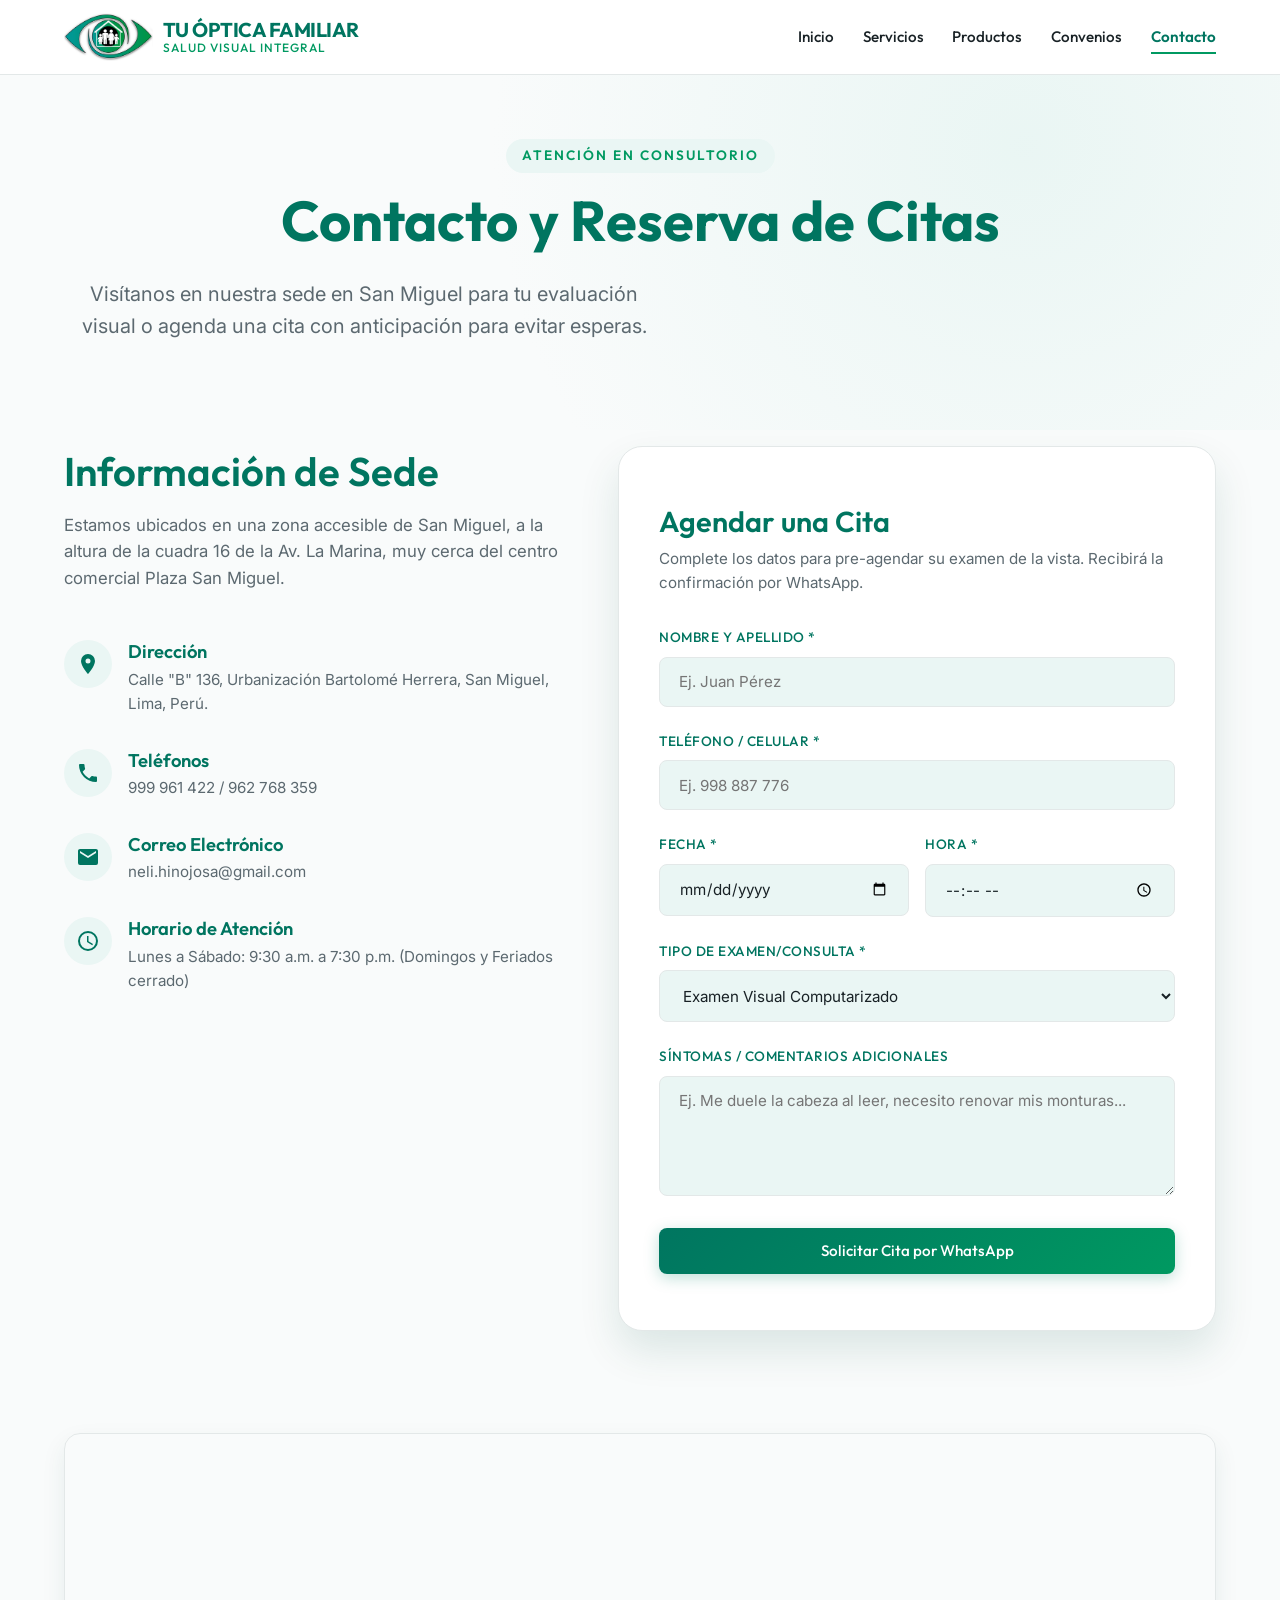
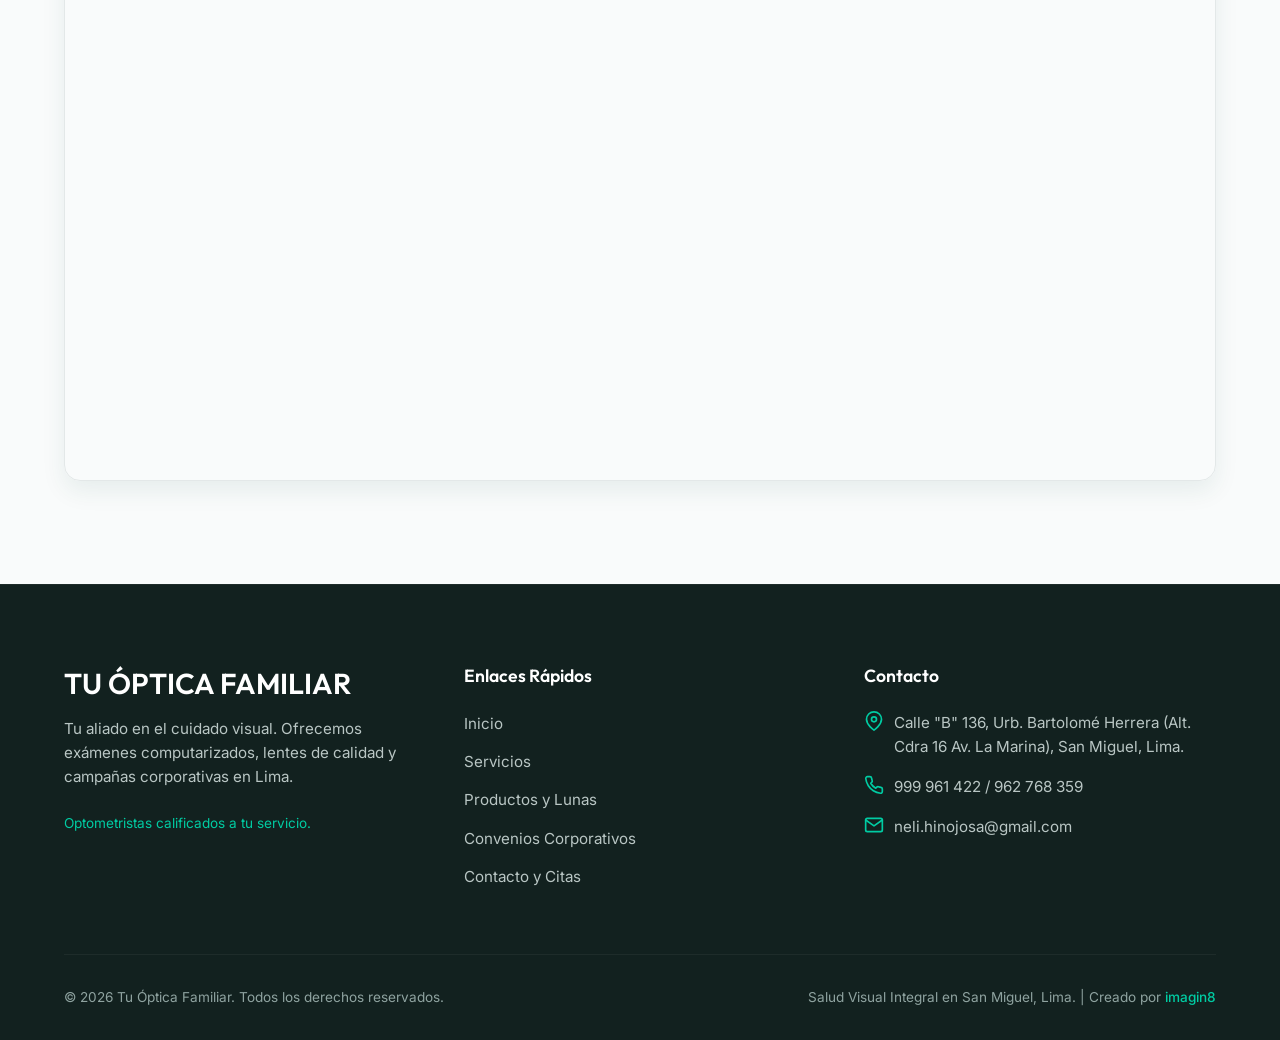
==== commit e6acf9c2: "Actualizar convenio de credito y datos de contacto" ====
--- a/contacto.html
+++ b/contacto.html
@@ -5,7 +5,7 @@
   <meta name="viewport" content="width=device-width, initial-scale=1.0">
   <title>Contacto y Citas - Tu Óptica Familiar</title>
   <meta name="description" content="Agenda tu examen de la vista en San Miguel, Lima. Dirección, horario, teléfono, WhatsApp y mapa de ubicación de Tu Óptica Familiar.">
-  <link rel="stylesheet" href="style.css?v=20261028-3">
+  <link rel="stylesheet" href="style.css?v=20261028-5">
   <link rel="icon" href="logo-optica-familiar.jpg" type="image/jpeg">
 </head>
 <body>
@@ -103,7 +103,7 @@
               </div>
               <div class="contact-text">
                 <h4>Teléfonos</h4>
-                <p>962 768 359 (WhatsApp) / (01) 263-9160 (Oficina)</p>
+                <p>999 961 422 / 962 768 359</p>
               </div>
             </div>
 
@@ -114,7 +114,7 @@
               </div>
               <div class="contact-text">
                 <h4>Correo Electrónico</h4>
-                <p>gerencia@tuopticafamiliar.com / esther.espino.hinojosa@gmail.com</p>
+                <p>neli.hinojosa@gmail.com</p>
               </div>
             </div>
 
@@ -237,11 +237,11 @@
           </li>
           <li>
             <svg viewBox="0 0 24 24" fill="none" stroke="currentColor" stroke-width="2" stroke-linecap="round" stroke-linejoin="round"><path d="M22 16.92v3a2 2 0 0 1-2.18 2 19.79 19.79 0 0 1-8.63-3.07 19.5 19.5 0 0 1-6-6 19.79 19.79 0 0 1-3.07-8.67A2 2 0 0 1 4.11 2h3a2 2 0 0 1 2 1.72 12.84 12.84 0 0 0 .7 2.81 2 2 0 0 1-.45 2.11L8.09 9.91a16 16 0 0 0 6 6l1.27-1.27a2 2 0 0 1 2.11-.45 12.84 12.84 0 0 0 2.81.7A2 2 0 0 1 22 16.92z"></path></svg>
-            <span>962 768 359 / (01) 263-9160</span>
+            <span>999 961 422 / 962 768 359</span>
           </li>
           <li>
             <svg viewBox="0 0 24 24" fill="none" stroke="currentColor" stroke-width="2" stroke-linecap="round" stroke-linejoin="round"><path d="M4 4h16c1.1 0 2 .9 2 2v12c0 1.1-.9 2-2 2H4c-1.1 0-2-.9-2-2V6c0-1.1.9-2 2-2z"></path><polyline points="22,6 12,13 2,6"></polyline></svg>
-            <span>gerencia@tuopticafamiliar.com</span>
+            <span>neli.hinojosa@gmail.com</span>
           </li>
         </ul>
       </div>
@@ -275,6 +275,6 @@
     });
   </script>
 
-  <script src="main.js?v=20261028-3"></script>
+  <script src="main.js?v=20261028-5"></script>
 </body>
 </html>
--- a/style.css
+++ b/style.css
@@ -1087,10 +1087,10 @@
 .specialty-section { scroll-margin-top: 6rem; }
 .specialty-subtitle { font-size: clamp(1.2rem, 2.5vw, 1.65rem); margin-bottom: 1rem; }
 .optometry-section { background: var(--primary-ultra-light); }
-.optometry-intro { align-items: center; margin-bottom: 3rem; }
-.optometry-intro p { color: var(--text-muted); max-width: 560px; margin-top: 1rem; }
-.optometry-image { border-radius: var(--radius-lg); overflow: hidden; height: 280px; }
-.optometry-image img { width: 100%; height: 100%; object-fit: cover; object-position: center 38%; }
+.specialty-intro { align-items: center; margin-bottom: 3rem; }
+.specialty-intro p { color: var(--text-muted); max-width: 560px; margin-top: 1rem; }
+.specialty-image { border-radius: var(--radius-lg); overflow: hidden; height: 280px; }
+.specialty-image img { width: 100%; height: 100%; object-fit: cover; object-position: center 38%; }
 .optometry-card { padding: 2.25rem 2rem; }
 .optometry-card h3 { font-size: 1.5rem; }
 .optometry-card .service-icon-box svg { fill: none; stroke: currentColor; stroke-width: 1.6; stroke-linecap: round; stroke-linejoin: round; }
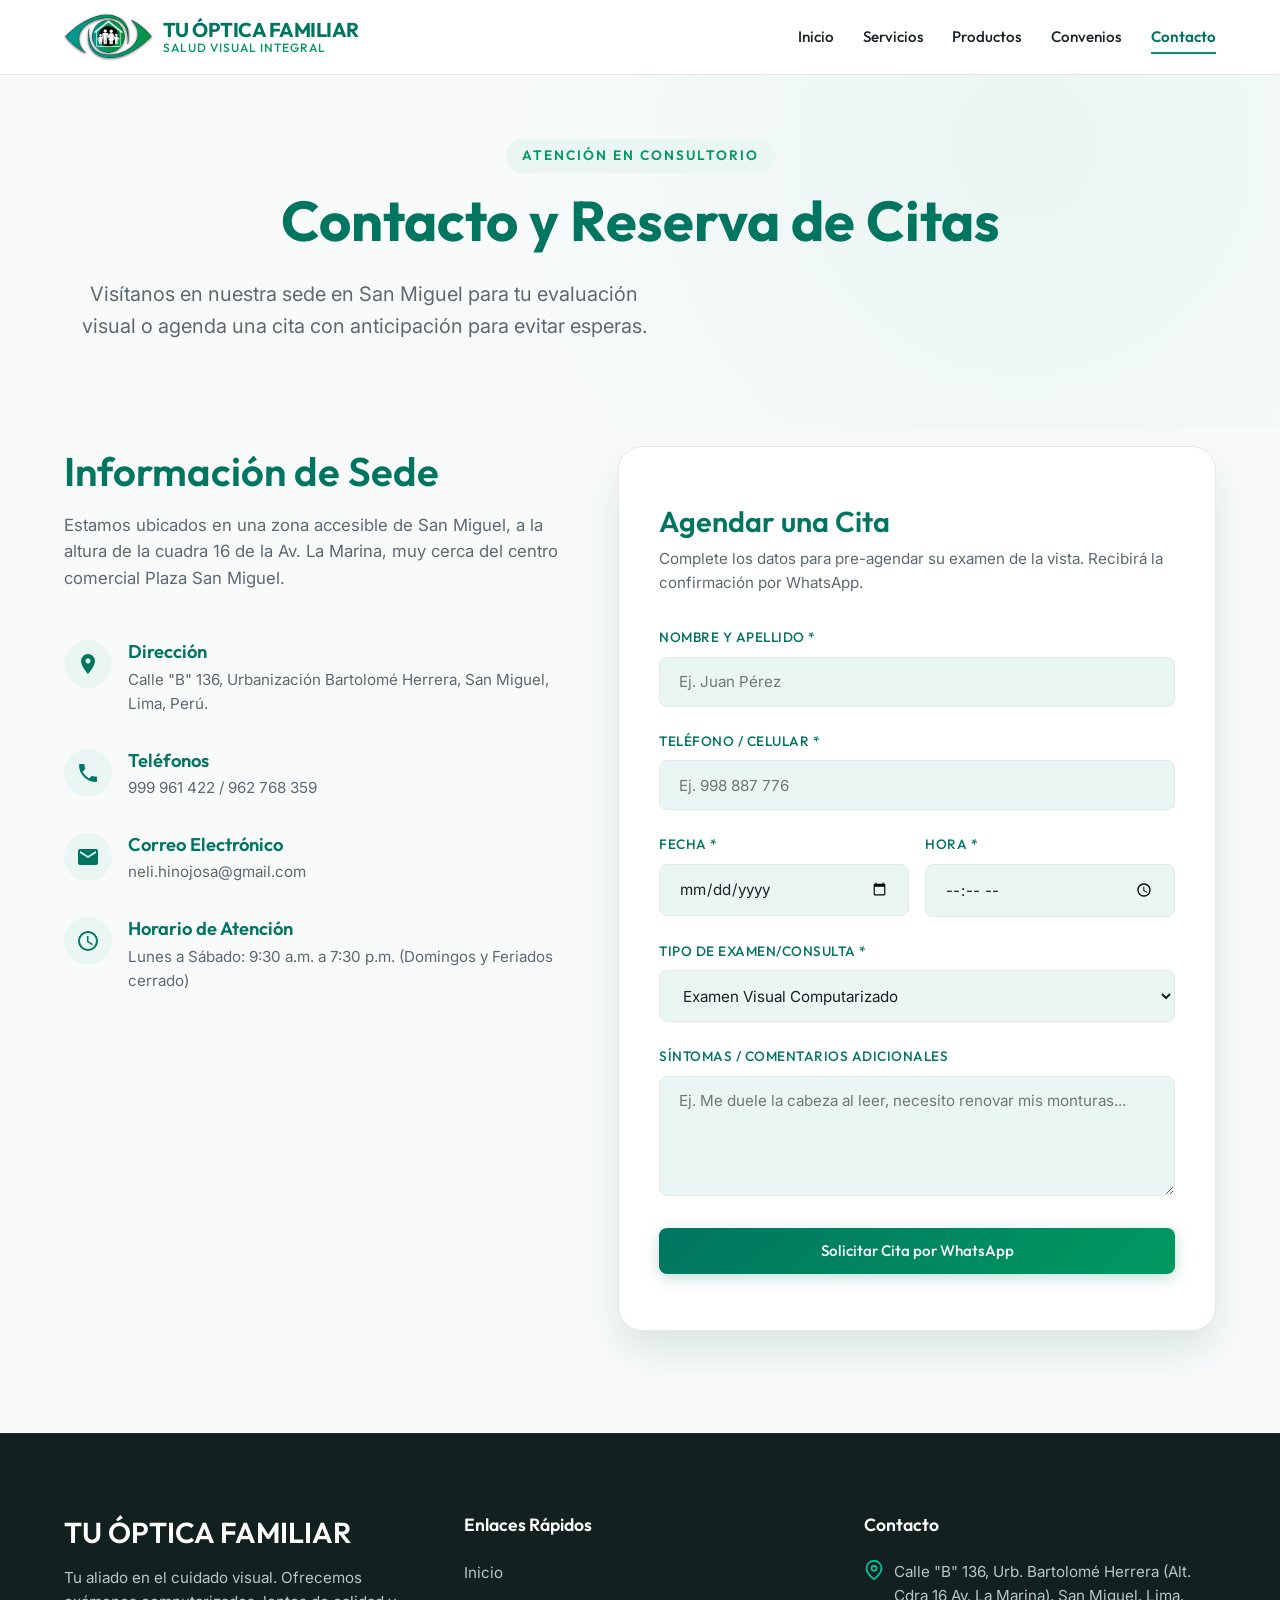
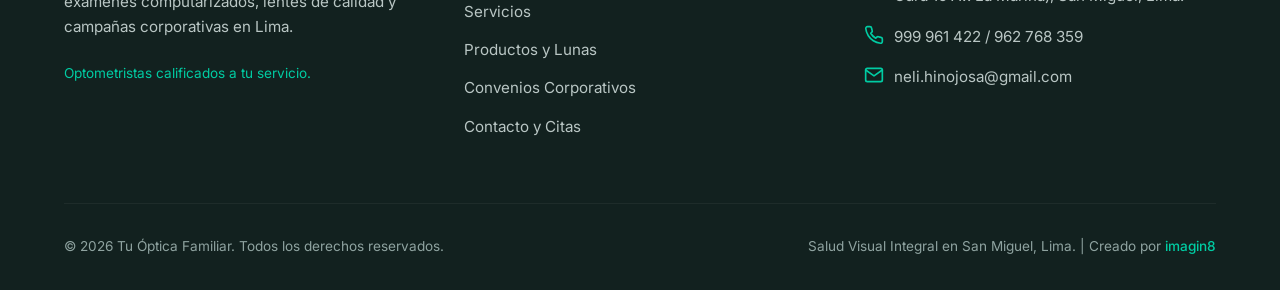
==== commit 1bb7ae2b: "Retirar mapa de Contacto temporalmente" ====
--- a/contacto.html
+++ b/contacto.html
@@ -4,7 +4,7 @@
   <meta charset="UTF-8">
   <meta name="viewport" content="width=device-width, initial-scale=1.0">
   <title>Contacto y Citas - Tu Óptica Familiar</title>
-  <meta name="description" content="Agenda tu examen de la vista en San Miguel, Lima. Dirección, horario, teléfono, WhatsApp y mapa de ubicación de Tu Óptica Familiar.">
+  <meta name="description" content="Agenda tu examen de la vista en San Miguel, Lima. Dirección, horario, teléfono y WhatsApp de Tu Óptica Familiar.">
   <link rel="stylesheet" href="style.css?v=20261028-5">
   <link rel="icon" href="logo-optica-familiar.jpg" type="image/jpeg">
 </head>
@@ -192,20 +192,6 @@
       </div>
     </section>
 
-    <!-- Mapa Embebido -->
-    <section class="section" style="padding-top: 0;">
-      <div class="container">
-        <div class="map-container">
-          <!-- Google Maps Iframe para San Miguel, Calle B 136 -->
-          <iframe 
-            src="https://www.google.com/maps/embed?pb=!1m18!1m12!1m3!1d3901.4429983196924!2d-77.0851838847547!3d-12.081829991444158!2m3!1f0!2f0!3f0!3m2!1i1024!2i768!4f13.1!3m3!1m2!1s0x9105c96b7978d33d%3A0xb3ba56372bf9e02!2sCalle%20B%20136%2C%20San%20Miguel%2015088!5e0!3m2!1ses!2spe!4v1687556942000!5m2!1ses!2spe" 
-            allowfullscreen="" 
-            loading="lazy" 
-            referrerpolicy="no-referrer-when-downgrade">
-          </iframe>
-        </div>
-      </div>
-    </section>
   </main>
 
   <!-- Footer -->
